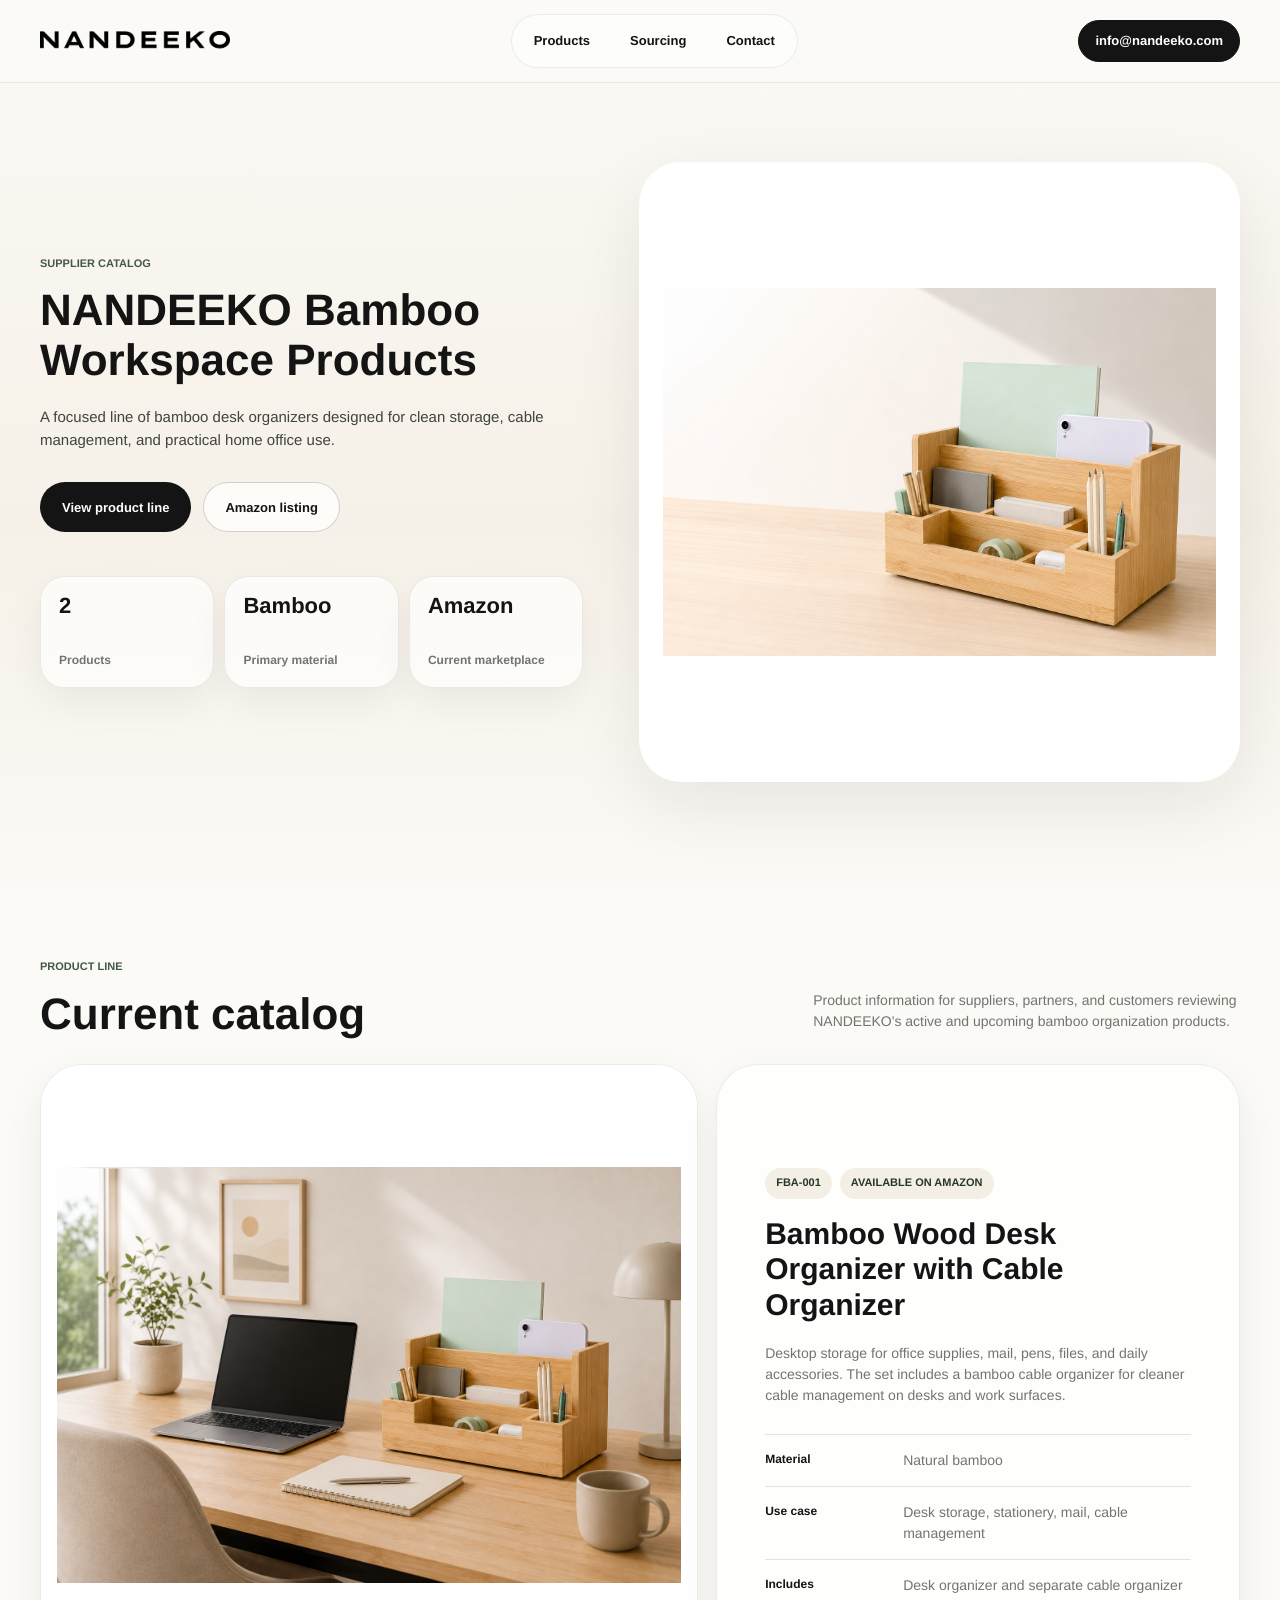
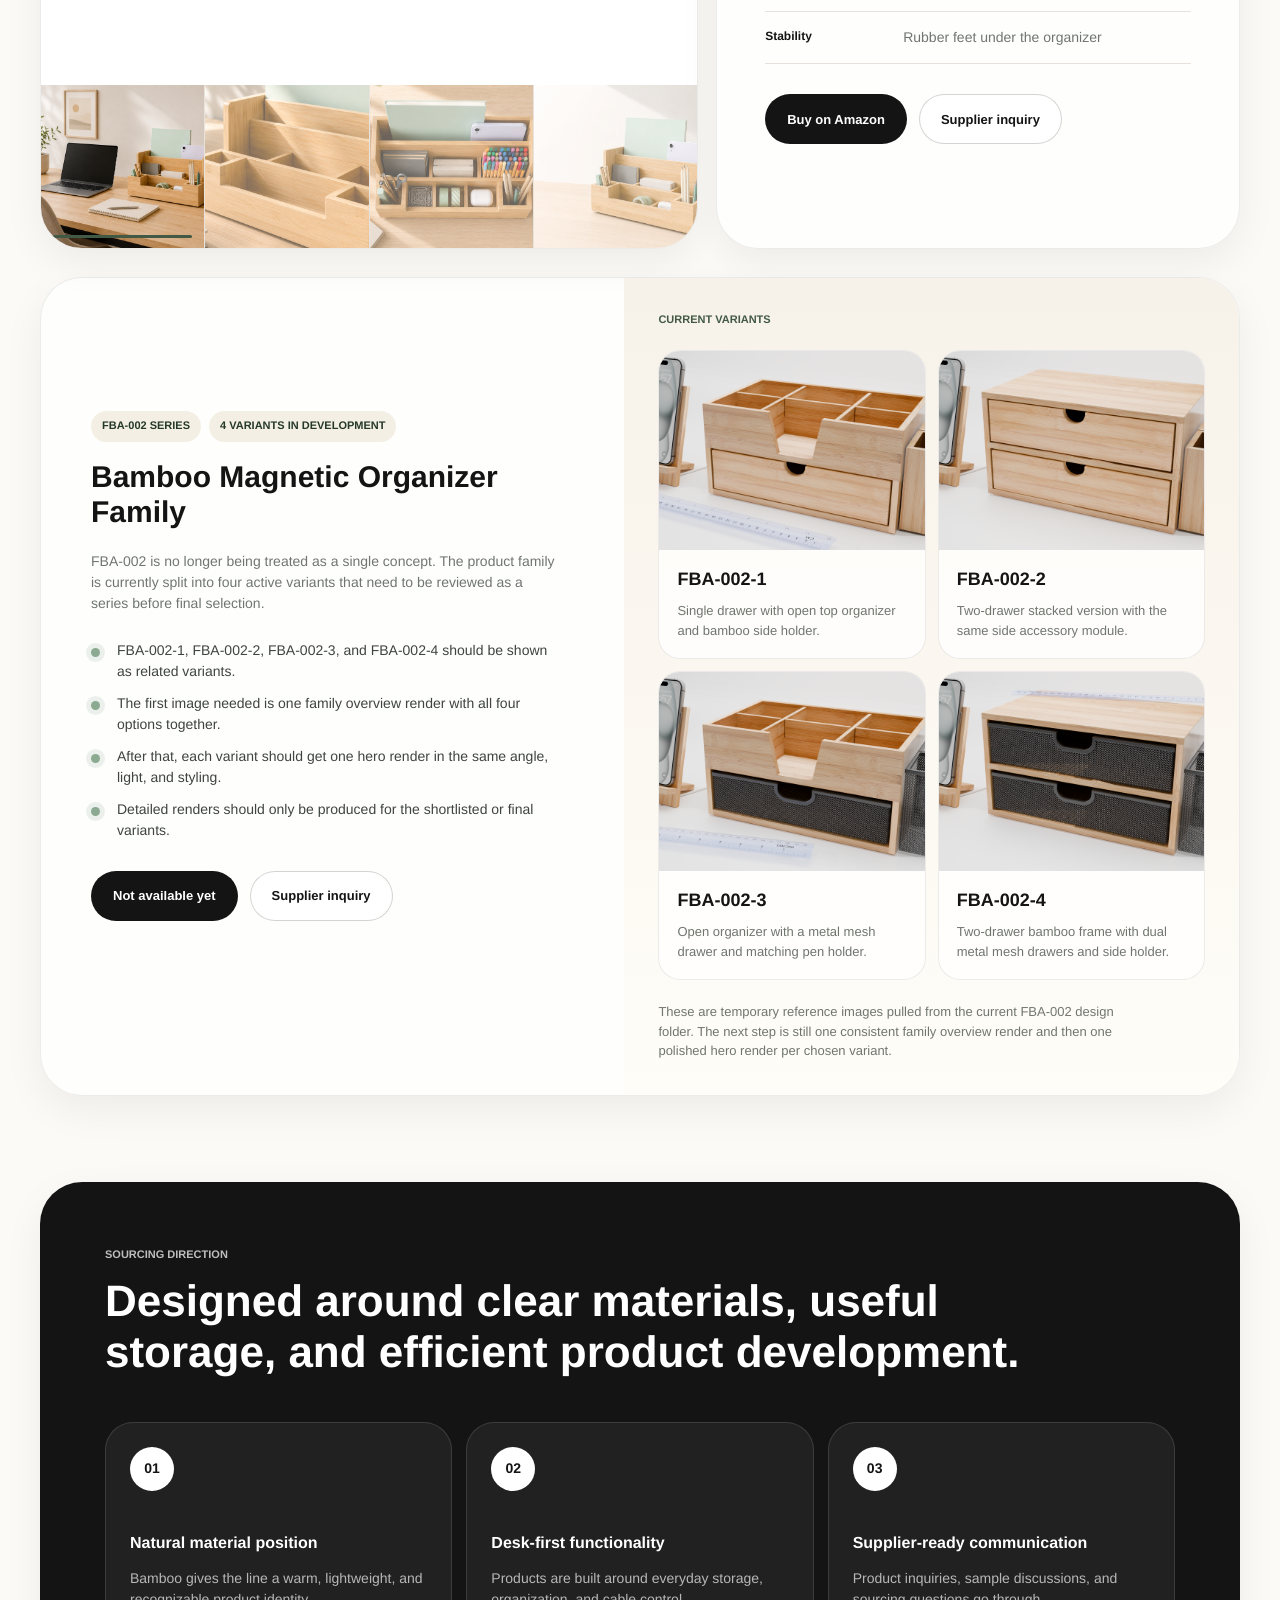
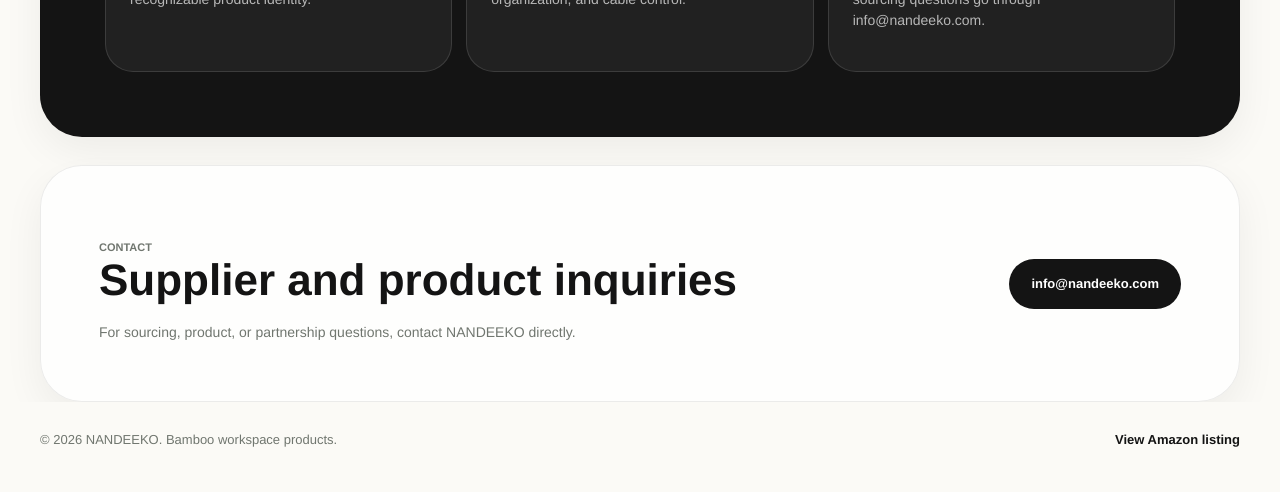
==== index.html @ 68259140 "Initial commit: NANDEEKO website" ====
<!doctype html>
<html lang="en">
  <head>
    <meta charset="utf-8">
    <meta name="viewport" content="width=device-width, initial-scale=1">
    <title>NANDEEKO | Bamboo Workspace Products</title>
    <meta
      name="description"
      content="NANDEEKO develops bamboo workspace organizers for clean, practical, and supplier-ready home office organization."
    >
    <link rel="canonical" href="https://nandeeko.com/">
    <meta property="og:type" content="website">
    <meta property="og:title" content="NANDEEKO | Bamboo Workspace Products">
    <meta
      property="og:description"
      content="A supplier-ready product catalog for NANDEEKO bamboo workspace organizers."
    >
    <meta property="og:url" content="https://nandeeko.com/">
    <meta property="og:image" content="https://nandeeko.com/assets/fba001-hero-render.png">
    <meta name="twitter:card" content="summary_large_image">
    <link rel="icon" type="image/png" sizes="32x32" href="assets/favicon-32x32.png">
    <link rel="stylesheet" href="styles.css?v=6">
  </head>
  <body>
    <a class="skip-link" href="#products">Skip to products</a>

    <header class="site-header">
      <nav class="nav" aria-label="Primary navigation">
        <a class="brand" href="#" aria-label="NANDEEKO home">
          <img src="assets/nandeeko-logo.png?v=2" alt="NANDEEKO">
        </a>
        <div class="nav-links">
          <a href="#products">Products</a>
          <a href="#sourcing">Sourcing</a>
          <a href="#contact">Contact</a>
        </div>
        <a class="nav-cta" href="mailto:info@nandeeko.com">info@nandeeko.com</a>
      </nav>
    </header>

    <main>
      <section class="hero" aria-labelledby="hero-title">
        <img
          class="hero-image"
          src="assets/fba001-hero-render.png"
          alt="NANDEEKO bamboo desk organizer hero render"
        >
        <div class="hero-overlay" aria-hidden="true"></div>
        <div class="hero-inner">
          <p class="eyebrow">Supplier catalog</p>
          <h1 id="hero-title">NANDEEKO Bamboo Workspace Products</h1>
          <p class="hero-lede">
            A focused line of bamboo desk organizers designed for clean storage,
            cable management, and practical home office use.
          </p>
          <div class="hero-actions">
            <a class="button button-primary" href="#products">View product line</a>
            <a class="button button-light" href="https://www.amazon.com/dp/B0DG7K2MKN" target="_blank" rel="noopener noreferrer">
              Amazon listing
            </a>
          </div>
          <div class="hero-facts" aria-label="Catalog highlights">
            <div>
              <strong>2</strong>
              <span>Products</span>
            </div>
            <div>
              <strong>Bamboo</strong>
              <span>Primary material</span>
            </div>
            <div>
              <strong>Amazon</strong>
              <span>Current marketplace</span>
            </div>
          </div>
        </div>
      </section>

      <section class="section section-heading" id="products" aria-labelledby="products-title">
        <p class="eyebrow">Product line</p>
        <div class="section-heading-row">
          <h2 id="products-title">Current catalog</h2>
          <p>
            Product information for suppliers, partners, and customers reviewing
            NANDEEKO's active and upcoming bamboo organization products.
          </p>
        </div>
      </section>

      <section class="product-feature" aria-label="Bamboo Wood Desk Organizer">
        <div class="gallery-shell" data-gallery>
          <div class="gallery-stage">
            <img
              class="gallery-main"
              src="assets/fba001-desk-context-render.png"
              alt="Bamboo Wood Desk Organizer render"
              data-gallery-main
            >
          </div>
          <div class="gallery-thumbs" aria-label="Bamboo Wood Desk Organizer photos">
            <button class="thumb is-active" type="button" data-image="assets/fba001-desk-context-render.png" aria-label="Show product render 1">
              <img src="assets/fba001-desk-context-render.png" alt="">
            </button>
            <button class="thumb" type="button" data-image="assets/fba001-detail-render.png" aria-label="Show product render 2">
              <img src="assets/fba001-detail-render.png" alt="">
            </button>
            <button class="thumb" type="button" data-image="assets/fba001-top-view-render.png" aria-label="Show product render 3">
              <img src="assets/fba001-top-view-render.png" alt="">
            </button>
            <button class="thumb" type="button" data-image="assets/fba001-hero-render.png" aria-label="Show product render 4">
              <img src="assets/fba001-hero-render.png" alt="">
            </button>
          </div>
        </div>

        <article class="product-detail">
          <div class="product-meta">
            <span>FBA-001</span>
            <span>Available on Amazon</span>
          </div>
          <h3>Bamboo Wood Desk Organizer with Cable Organizer</h3>
          <p>
            Desktop storage for office supplies, mail, pens, files, and daily
            accessories. The set includes a bamboo cable organizer for cleaner
            cable management on desks and work surfaces.
          </p>
          <dl class="spec-list">
            <div>
              <dt>Material</dt>
              <dd>Natural bamboo</dd>
            </div>
            <div>
              <dt>Use case</dt>
              <dd>Desk storage, stationery, mail, cable management</dd>
            </div>
            <div>
              <dt>Includes</dt>
              <dd>Desk organizer and separate cable organizer</dd>
            </div>
            <div>
              <dt>Stability</dt>
              <dd>Rubber feet under the organizer</dd>
            </div>
          </dl>
          <div class="product-actions">
            <a
              class="button button-primary"
              href="https://www.amazon.com/dp/B0DG7K2MKN"
              target="_blank"
              rel="noopener noreferrer"
            >
              Buy on Amazon
            </a>
            <a class="button button-secondary" href="mailto:info@nandeeko.com?subject=NANDEEKO%20FBA-001%20inquiry">
              Supplier inquiry
            </a>
          </div>
        </article>
      </section>

      <section class="product-secondary" aria-label="Upcoming product">
        <article class="upcoming-product">
          <div class="upcoming-copy">
            <div class="product-meta">
              <span>FBA-002 Series</span>
              <span>4 variants in development</span>
            </div>
            <h3>Bamboo Magnetic Organizer Family</h3>
            <p>
              FBA-002 is no longer being treated as a single concept. The product
              family is currently split into four active variants that need to be
              reviewed as a series before final selection.
            </p>
            <ul class="feature-list">
              <li>FBA-002-1, FBA-002-2, FBA-002-3, and FBA-002-4 should be shown as related variants.</li>
              <li>The first image needed is one family overview render with all four options together.</li>
              <li>After that, each variant should get one hero render in the same angle, light, and styling.</li>
              <li>Detailed renders should only be produced for the shortlisted or final variants.</li>
            </ul>
            <div class="product-actions">
              <button class="button button-primary" type="button" data-unavailable>
                Not available yet
              </button>
              <a class="button button-secondary" href="mailto:info@nandeeko.com?subject=NANDEEKO%20FBA-002%20inquiry">
                Supplier inquiry
              </a>
            </div>
            <p class="availability-message" data-unavailable-message aria-live="polite"></p>
          </div>
          <div class="upcoming-variants" aria-label="FBA-002 variant plan">
            <div class="variant-board">
              <p class="variant-board-label">Current variants</p>
              <div class="variant-grid">
                <article class="variant-card">
                  <img src="assets/fba002-1-render.png" alt="FBA-002-1 variant render">
                  <div class="variant-card-copy">
                    <strong>FBA-002-1</strong>
                    <span>Single drawer with open top organizer and bamboo side holder.</span>
                  </div>
                </article>
                <article class="variant-card">
                  <img src="assets/fba002-2-render.png" alt="FBA-002-2 variant render">
                  <div class="variant-card-copy">
                    <strong>FBA-002-2</strong>
                    <span>Two-drawer stacked version with the same side accessory module.</span>
                  </div>
                </article>
                <article class="variant-card">
                  <img src="assets/fba002-3-render.png" alt="FBA-002-3 variant render">
                  <div class="variant-card-copy">
                    <strong>FBA-002-3</strong>
                    <span>Open organizer with a metal mesh drawer and matching pen holder.</span>
                  </div>
                </article>
                <article class="variant-card">
                  <img src="assets/fba002-4-render.png" alt="FBA-002-4 variant render">
                  <div class="variant-card-copy">
                    <strong>FBA-002-4</strong>
                    <span>Two-drawer bamboo frame with dual metal mesh drawers and side holder.</span>
                  </div>
                </article>
              </div>
              <p class="variant-board-note">
                These are temporary reference images pulled from the current FBA-002
                design folder. The next step is still one consistent family overview
                render and then one polished hero render per chosen variant.
              </p>
            </div>
          </div>
        </article>
      </section>

      <section class="sourcing-section" id="sourcing" aria-labelledby="sourcing-title">
        <div>
          <p class="eyebrow">Sourcing direction</p>
          <h2 id="sourcing-title">Designed around clear materials, useful storage, and efficient product development.</h2>
        </div>
        <div class="sourcing-grid">
          <article>
            <span>01</span>
            <h3>Natural material position</h3>
            <p>Bamboo gives the line a warm, lightweight, and recognizable product identity.</p>
          </article>
          <article>
            <span>02</span>
            <h3>Desk-first functionality</h3>
            <p>Products are built around everyday storage, organization, and cable control.</p>
          </article>
          <article>
            <span>03</span>
            <h3>Supplier-ready communication</h3>
            <p>Product inquiries, sample discussions, and sourcing questions go through info@nandeeko.com.</p>
          </article>
        </div>
      </section>

      <section class="contact-section" id="contact" aria-labelledby="contact-title">
        <div>
          <p class="eyebrow">Contact</p>
          <h2 id="contact-title">Supplier and product inquiries</h2>
          <p>For sourcing, product, or partnership questions, contact NANDEEKO directly.</p>
        </div>
        <a class="button button-primary" href="mailto:info@nandeeko.com">info@nandeeko.com</a>
      </section>
    </main>

    <footer class="site-footer">
      <p>&copy; <span data-year></span> NANDEEKO. Bamboo workspace products.</p>
      <a href="https://www.amazon.com/dp/B0DG7K2MKN" target="_blank" rel="noopener noreferrer">
        View Amazon listing
      </a>
    </footer>

    <script src="script.js?v=5"></script>
  </body>
</html>
---- styles.css ----
:root {
  --ink: #141414;
  --ink-soft: #3f443f;
  --muted: #70766f;
  --line: #e7e3dc;
  --paper: #fbfaf6;
  --surface: #ffffff;
  --cream: #f4efe4;
  --cream-strong: #ede4d9;
  --sage: #8baa91;
  --moss: #425946;
  --moss-dark: #25392b;
  --earth: #a68a64;
  --shadow: 0 24px 70px rgba(20, 20, 20, 0.08);
  --shadow-soft: 0 14px 40px rgba(20, 20, 20, 0.06);
  --radius-xl: 42px;
  --radius-lg: 28px;
  --radius-md: 18px;
  --radius-sm: 12px;
  --content: 1200px;
}

* {
  box-sizing: border-box;
}

html {
  scroll-behavior: smooth;
}

body {
  margin: 0;
  background: var(--paper);
  color: var(--ink);
  font-family: Inter, Arial, Helvetica, sans-serif;
  font-size: 14px;
  line-height: 1.5;
  text-rendering: geometricPrecision;
}

body::before {
  content: "";
  position: fixed;
  inset: 0;
  z-index: -1;
  pointer-events: none;
  background: linear-gradient(180deg, #fbfaf6 0%, #f6f1e8 58%, #fbfaf6 100%);
}

img {
  display: block;
  max-width: 100%;
}

a {
  color: inherit;
}

button,
input,
textarea,
select {
  font: inherit;
}

.skip-link {
  position: absolute;
  left: 16px;
  top: -52px;
  z-index: 20;
  border-radius: 999px;
  background: var(--ink);
  color: #ffffff;
  padding: 10px 14px;
  text-decoration: none;
}

.skip-link:focus {
  top: 16px;
}

.site-header {
  position: sticky;
  top: 0;
  z-index: 10;
  border-bottom: 1px solid rgba(20, 20, 20, 0.08);
  background: rgba(251, 250, 246, 0.88);
  backdrop-filter: blur(18px);
}

.nav {
  width: min(var(--content), calc(100% - 48px));
  min-height: 82px;
  margin: 0 auto;
  display: grid;
  grid-template-columns: auto 1fr auto;
  align-items: center;
  gap: 30px;
}

.brand {
  width: 190px;
  display: inline-flex;
  align-items: center;
  text-decoration: none;
}

.brand img {
  width: 100%;
  height: auto;
}

.nav-links {
  justify-self: center;
  display: flex;
  align-items: center;
  gap: 8px;
  border: 1px solid rgba(20, 20, 20, 0.08);
  border-radius: 999px;
  background: rgba(255, 255, 255, 0.72);
  padding: 6px;
}

.nav-links a,
.nav-cta {
  border-radius: 999px;
  padding: 10px 16px;
  color: var(--ink);
  font-size: 13px;
  font-weight: 650;
  text-decoration: none;
  transition: background-color 180ms ease, color 180ms ease, transform 180ms ease;
}

.nav-links a:hover,
.nav-links a:focus-visible {
  background: var(--cream);
}

.nav-cta {
  justify-self: end;
  border: 1px solid var(--ink);
  background: var(--ink);
  color: #ffffff;
}

.nav-cta:hover,
.nav-cta:focus-visible {
  transform: translateY(-1px);
  background: var(--moss-dark);
}

main {
  overflow: hidden;
}

#products,
#sourcing,
#contact {
  scroll-margin-top: 104px;
}

.hero {
  width: min(var(--content), calc(100% - 48px));
  min-height: calc(100vh - 82px);
  margin: 0 auto;
  padding: 34px 0 74px;
  display: grid;
  grid-template-columns: minmax(0, 0.95fr) minmax(390px, 1.05fr);
  gap: 56px;
  align-items: center;
}

.hero::before {
  content: "";
  grid-column: 1 / -1;
  grid-row: 1;
  display: none;
}

.hero-image {
  grid-column: 2;
  grid-row: 1;
  width: 100%;
  height: min(620px, calc(100vh - 155px));
  min-height: 470px;
  border-radius: var(--radius-xl);
  background: #ffffff;
  object-fit: contain;
  object-position: center;
  padding: 24px;
  box-shadow: var(--shadow);
}

.hero-overlay {
  display: none;
}

.hero-inner {
  grid-column: 1;
  grid-row: 1;
  align-self: center;
}

.eyebrow {
  margin: 0 0 14px;
  color: var(--moss);
  font-size: 11px;
  font-weight: 760;
  letter-spacing: 0;
  text-transform: uppercase;
}

h1,
h2,
h3,
p {
  overflow-wrap: break-word;
}

h1,
h2,
h3 {
  margin: 0;
  color: var(--ink);
  letter-spacing: 0;
}

h1 {
  max-width: 620px;
  font-size: 44px;
  line-height: 1.13;
  font-weight: 660;
}

h2 {
  font-size: 44px;
  line-height: 1.14;
  font-weight: 660;
}

h3 {
  font-size: 30px;
  line-height: 1.18;
  font-weight: 660;
}

.hero-lede {
  max-width: 560px;
  margin: 20px 0 0;
  color: var(--ink-soft);
  font-size: 15px;
  line-height: 1.55;
}

.hero-actions,
.product-actions {
  display: flex;
  flex-wrap: wrap;
  gap: 12px;
  margin-top: 30px;
}

.button {
  min-height: 50px;
  display: inline-flex;
  align-items: center;
  justify-content: center;
  border: 1px solid transparent;
  border-radius: 999px;
  padding: 13px 21px;
  font-size: 13px;
  font-weight: 750;
  line-height: 1;
  text-decoration: none;
  cursor: pointer;
  transition: transform 180ms ease, background-color 180ms ease, border-color 180ms ease, color 180ms ease;
}

.button:hover,
.button:focus-visible {
  transform: translateY(-2px);
}

.button-primary {
  background: var(--ink);
  color: #ffffff;
}

.button-primary:hover,
.button-primary:focus-visible {
  background: var(--moss-dark);
}

.button-secondary,
.button-light {
  border-color: rgba(20, 20, 20, 0.18);
  background: rgba(255, 255, 255, 0.74);
  color: var(--ink);
}

.button-secondary:hover,
.button-secondary:focus-visible,
.button-light:hover,
.button-light:focus-visible {
  border-color: var(--ink);
  background: #ffffff;
}

.hero-facts {
  margin-top: 44px;
  display: grid;
  grid-template-columns: repeat(3, minmax(0, 1fr));
  gap: 10px;
  max-width: 620px;
}

.hero-facts div {
  min-height: 112px;
  border: 1px solid rgba(20, 20, 20, 0.08);
  border-radius: 24px;
  background: rgba(255, 255, 255, 0.66);
  padding: 18px;
  display: flex;
  flex-direction: column;
  justify-content: space-between;
  box-shadow: var(--shadow-soft);
}

.hero-facts strong {
  display: block;
  color: var(--ink);
  font-size: 22px;
  line-height: 1;
}

.hero-facts span {
  color: var(--muted);
  font-size: 12px;
  font-weight: 650;
}

.section {
  width: min(var(--content), calc(100% - 48px));
  margin: 0 auto;
}

.section-heading {
  padding: 58px 0 24px;
}

.section-heading-row {
  display: grid;
  grid-template-columns: minmax(0, 0.95fr) minmax(320px, 0.55fr);
  gap: 36px;
  align-items: end;
}

.section-heading-row p {
  margin: 0 0 8px;
  color: var(--muted);
  font-size: 14px;
}

.product-feature {
  width: min(var(--content), calc(100% - 48px));
  margin: 0 auto;
  display: grid;
  grid-template-columns: minmax(0, 0.98fr) minmax(390px, 0.78fr);
  gap: 18px;
  align-items: stretch;
  padding-bottom: 28px;
}

.gallery-shell,
.product-detail,
.upcoming-product,
.sourcing-section,
.contact-section {
  border: 1px solid rgba(20, 20, 20, 0.08);
  background: rgba(255, 255, 255, 0.78);
  box-shadow: var(--shadow-soft);
}

.gallery-shell {
  min-width: 0;
  border-radius: var(--radius-xl);
  overflow: hidden;
}

.gallery-stage {
  min-height: 620px;
  background: #ffffff;
}

.gallery-main {
  width: 100%;
  height: 620px;
  padding: 16px;
  background: #ffffff;
  object-fit: contain;
  object-position: center;
}

.gallery-thumbs {
  display: grid;
  grid-template-columns: repeat(4, 1fr);
  gap: 1px;
  background: var(--line);
}

.thumb {
  position: relative;
  min-width: 0;
  border: 0;
  background: #ffffff;
  padding: 0;
  cursor: pointer;
}

.thumb::after {
  content: "";
  position: absolute;
  inset: auto 12px 10px;
  height: 3px;
  border-radius: 999px;
  background: transparent;
}

.thumb img {
  width: 100%;
  aspect-ratio: 1 / 1;
  object-fit: cover;
  opacity: 0.64;
  transition: opacity 180ms ease, transform 180ms ease;
}

.thumb:hover img,
.thumb:focus-visible img,
.thumb.is-active img {
  opacity: 1;
}

.thumb.is-active::after,
.thumb:focus-visible::after {
  background: var(--moss);
}

.product-detail {
  border-radius: var(--radius-xl);
  padding: 48px;
  display: flex;
  flex-direction: column;
  justify-content: center;
}

.product-meta {
  display: flex;
  flex-wrap: wrap;
  gap: 8px;
  margin-bottom: 18px;
}

.product-meta span {
  display: inline-flex;
  align-items: center;
  min-height: 30px;
  border-radius: 999px;
  background: var(--cream);
  color: var(--moss-dark);
  padding: 7px 11px;
  font-size: 11px;
  font-weight: 800;
  letter-spacing: 0;
  text-transform: uppercase;
}

.product-detail p,
.upcoming-copy p,
.contact-section p,
.sourcing-grid p {
  color: var(--muted);
}

.product-detail p,
.upcoming-copy p {
  margin: 20px 0 0;
  font-size: 14px;
}

.spec-list {
  margin: 28px 0 0;
  display: grid;
  border-top: 1px solid var(--line);
}

.spec-list div {
  display: grid;
  grid-template-columns: 120px 1fr;
  gap: 18px;
  border-bottom: 1px solid var(--line);
  padding: 15px 0;
}

.spec-list dt {
  color: var(--ink);
  font-size: 12px;
  font-weight: 800;
}

.spec-list dd {
  margin: 0;
  color: var(--muted);
}

.product-secondary {
  width: min(var(--content), calc(100% - 48px));
  margin: 0 auto;
  padding: 0 0 86px;
}

.upcoming-product {
  display: grid;
  grid-template-columns: minmax(0, 0.92fr) minmax(390px, 1fr);
  gap: 18px;
  border-radius: var(--radius-xl);
  overflow: hidden;
}

.upcoming-copy {
  padding: 50px;
  align-self: center;
}

.upcoming-media {
  min-height: 520px;
  margin: 0;
  background: #ffffff;
}

.upcoming-variants {
  min-height: 520px;
  padding: 34px;
  background: linear-gradient(180deg, #f7f2e9 0%, #fffdf8 100%);
  display: flex;
  align-items: center;
}

.variant-board {
  width: 100%;
  display: grid;
  gap: 22px;
}

.variant-board-label {
  margin: 0;
  color: var(--moss);
  font-size: 11px;
  font-weight: 760;
  text-transform: uppercase;
}

.variant-grid {
  display: grid;
  grid-template-columns: repeat(2, minmax(0, 1fr));
  gap: 12px;
}

.variant-card {
  margin: 0;
  border: 1px solid rgba(20, 20, 20, 0.08);
  border-radius: 22px;
  background: rgba(255, 255, 255, 0.72);
  overflow: hidden;
  display: flex;
  flex-direction: column;
}

.variant-card img {
  width: 100%;
  aspect-ratio: 4 / 3;
  object-fit: cover;
  background: #ffffff;
}

.variant-card-copy {
  padding: 16px 18px 18px;
  display: grid;
  gap: 8px;
}

.variant-card-copy strong {
  color: var(--ink);
  font-size: 18px;
  font-weight: 700;
}

.variant-card-copy span,
.variant-board-note {
  color: var(--muted);
  font-size: 13px;
}

.variant-board-note {
  margin: 0;
  max-width: 480px;
}

.upcoming-media img {
  width: 100%;
  height: 100%;
  min-height: 520px;
  object-fit: cover;
}

.feature-list {
  display: grid;
  gap: 11px;
  margin: 26px 0 0;
  padding: 0;
  list-style: none;
}

.feature-list li {
  position: relative;
  padding-left: 26px;
  color: var(--ink-soft);
}

.feature-list li::before {
  content: "";
  position: absolute;
  left: 0;
  top: 0.58em;
  width: 9px;
  height: 9px;
  border-radius: 999px;
  background: var(--sage);
  box-shadow: 0 0 0 5px rgba(139, 170, 145, 0.16);
}

.availability-message {
  min-height: 1.5em;
  margin-top: 16px;
  color: var(--moss-dark);
  font-weight: 800;
}

.sourcing-section {
  width: min(var(--content), calc(100% - 48px));
  margin: 0 auto 28px;
  border-radius: var(--radius-xl);
  background: var(--ink);
  color: #ffffff;
  padding: 64px;
}

.sourcing-section .eyebrow,
.sourcing-section h2,
.sourcing-grid h3 {
  color: #ffffff;
}

.sourcing-section .eyebrow {
  opacity: 0.72;
}

.sourcing-section h2 {
  max-width: 920px;
}

.sourcing-grid {
  display: grid;
  grid-template-columns: repeat(3, minmax(0, 1fr));
  gap: 14px;
  margin-top: 44px;
}

.sourcing-grid article {
  min-height: 250px;
  border: 1px solid rgba(255, 255, 255, 0.12);
  border-radius: var(--radius-lg);
  background: rgba(255, 255, 255, 0.06);
  padding: 24px;
}

.sourcing-grid span {
  display: inline-flex;
  width: 44px;
  height: 44px;
  align-items: center;
  justify-content: center;
  border-radius: 50%;
  background: #ffffff;
  color: var(--ink);
  font-weight: 800;
}

.sourcing-grid h3 {
  margin-top: 44px;
  font-size: 16px;
  letter-spacing: 0;
}

.sourcing-grid p {
  margin-bottom: 0;
  color: rgba(255, 255, 255, 0.68);
}

.contact-section {
  width: min(var(--content), calc(100% - 48px));
  margin: 0 auto;
  border-radius: var(--radius-xl);
  padding: 58px;
  display: grid;
  grid-template-columns: minmax(0, 1fr) auto;
  gap: 28px;
  align-items: center;
}

.contact-section p {
  margin: 16px 0 0;
  max-width: 640px;
}

.site-footer {
  width: min(var(--content), calc(100% - 48px));
  margin: 0 auto;
  padding: 28px 0 42px;
  display: flex;
  justify-content: space-between;
  gap: 18px;
  color: var(--muted);
  font-size: 13px;
}

.site-footer p {
  margin: 0;
}

.site-footer a {
  color: var(--ink);
  font-weight: 750;
  text-decoration: none;
}

.staging-page {
  min-height: calc(100vh - 82px);
  padding-bottom: 72px;
}

.render-grid {
  width: min(var(--content), calc(100% - 48px));
  margin: 0 auto;
  display: grid;
  grid-template-columns: repeat(2, minmax(0, 1fr));
  gap: 18px;
}

.render-slot {
  margin: 0;
  display: grid;
  gap: 12px;
}

.render-slot-media {
  overflow: hidden;
}

.render-slot-media.has-image {
  border-style: solid;
}

.render-slot-media img {
  width: 100%;
  height: 100%;
  min-height: 360px;
  object-fit: cover;
}

.render-placeholder {
  min-height: 360px;
  border: 1px dashed rgba(20, 20, 20, 0.22);
  border-radius: var(--radius-xl);
  background: rgba(255, 255, 255, 0.56);
  color: var(--muted);
  display: flex;
  align-items: center;
  justify-content: center;
  padding: 28px;
  text-align: center;
  font-weight: 750;
}

.render-slot figcaption {
  display: grid;
  gap: 4px;
  color: var(--muted);
  font-size: 13px;
}

.render-slot figcaption strong {
  color: var(--ink);
  font-size: 14px;
}

@media (max-width: 980px) {
  .nav {
    grid-template-columns: auto auto;
  }

  .nav-links {
    order: 3;
    grid-column: 1 / -1;
    justify-self: stretch;
    justify-content: center;
  }

  .nav-cta {
    align-self: center;
  }

  .hero,
  .product-feature,
  .upcoming-product,
  .section-heading-row,
  .contact-section {
    grid-template-columns: 1fr;
  }

  .hero {
    min-height: 0;
    gap: 34px;
  }

  .hero-image {
    grid-column: 1;
    grid-row: 2;
    height: auto;
    min-height: 0;
    aspect-ratio: 4 / 3;
  }

  .hero-inner {
    grid-column: 1;
    grid-row: 1;
  }

  .product-detail {
    order: -1;
  }

  .gallery-stage,
  .gallery-main,
  .upcoming-media,
  .upcoming-media img,
  .upcoming-variants {
    min-height: 0;
  }

  .gallery-main,
  .upcoming-media img {
    height: auto;
    aspect-ratio: 1 / 1;
  }

  .sourcing-grid {
    grid-template-columns: 1fr;
  }

  .sourcing-grid article {
    min-height: 0;
  }
}

@media (max-width: 680px) {
  .nav {
    width: calc(100% - 28px);
    min-height: 0;
    padding: 14px 0;
    gap: 12px;
  }

  .brand {
    width: 166px;
  }

  .nav-cta {
    display: none;
  }

  .nav-links {
    overflow-x: auto;
    justify-content: flex-start;
    padding: 5px;
  }

  .nav-links a {
    white-space: nowrap;
  }

  .hero,
  .section,
  .product-feature,
  .product-secondary,
  .sourcing-section,
  .contact-section,
  .site-footer,
  .render-grid {
    width: calc(100% - 28px);
  }

  .hero {
    padding: 30px 0 54px;
  }

  h1 {
    font-size: 34px;
    line-height: 1.14;
  }

  h2 {
    font-size: 30px;
    line-height: 1.16;
  }

  h3 {
    font-size: 22px;
    line-height: 1.2;
  }

  .hero-facts {
    grid-template-columns: 1fr;
  }

  .hero-facts div {
    min-height: 84px;
  }

  .hero-actions,
  .product-actions,
  .site-footer {
    flex-direction: column;
  }

  .button {
    width: 100%;
  }

  .gallery-shell,
  .product-detail,
  .upcoming-product,
  .sourcing-section,
  .contact-section {
    border-radius: 28px;
  }

  .product-detail,
  .upcoming-copy,
  .sourcing-section,
  .contact-section {
    padding: 24px;
  }

  .gallery-thumbs {
    grid-template-columns: repeat(2, 1fr);
  }

  .render-grid {
    grid-template-columns: 1fr;
  }

  .render-placeholder {
    min-height: 240px;
  }

  .render-slot-media img {
    min-height: 240px;
  }

  .variant-grid {
    grid-template-columns: 1fr;
  }

  .spec-list div {
    grid-template-columns: 1fr;
    gap: 4px;
  }
}
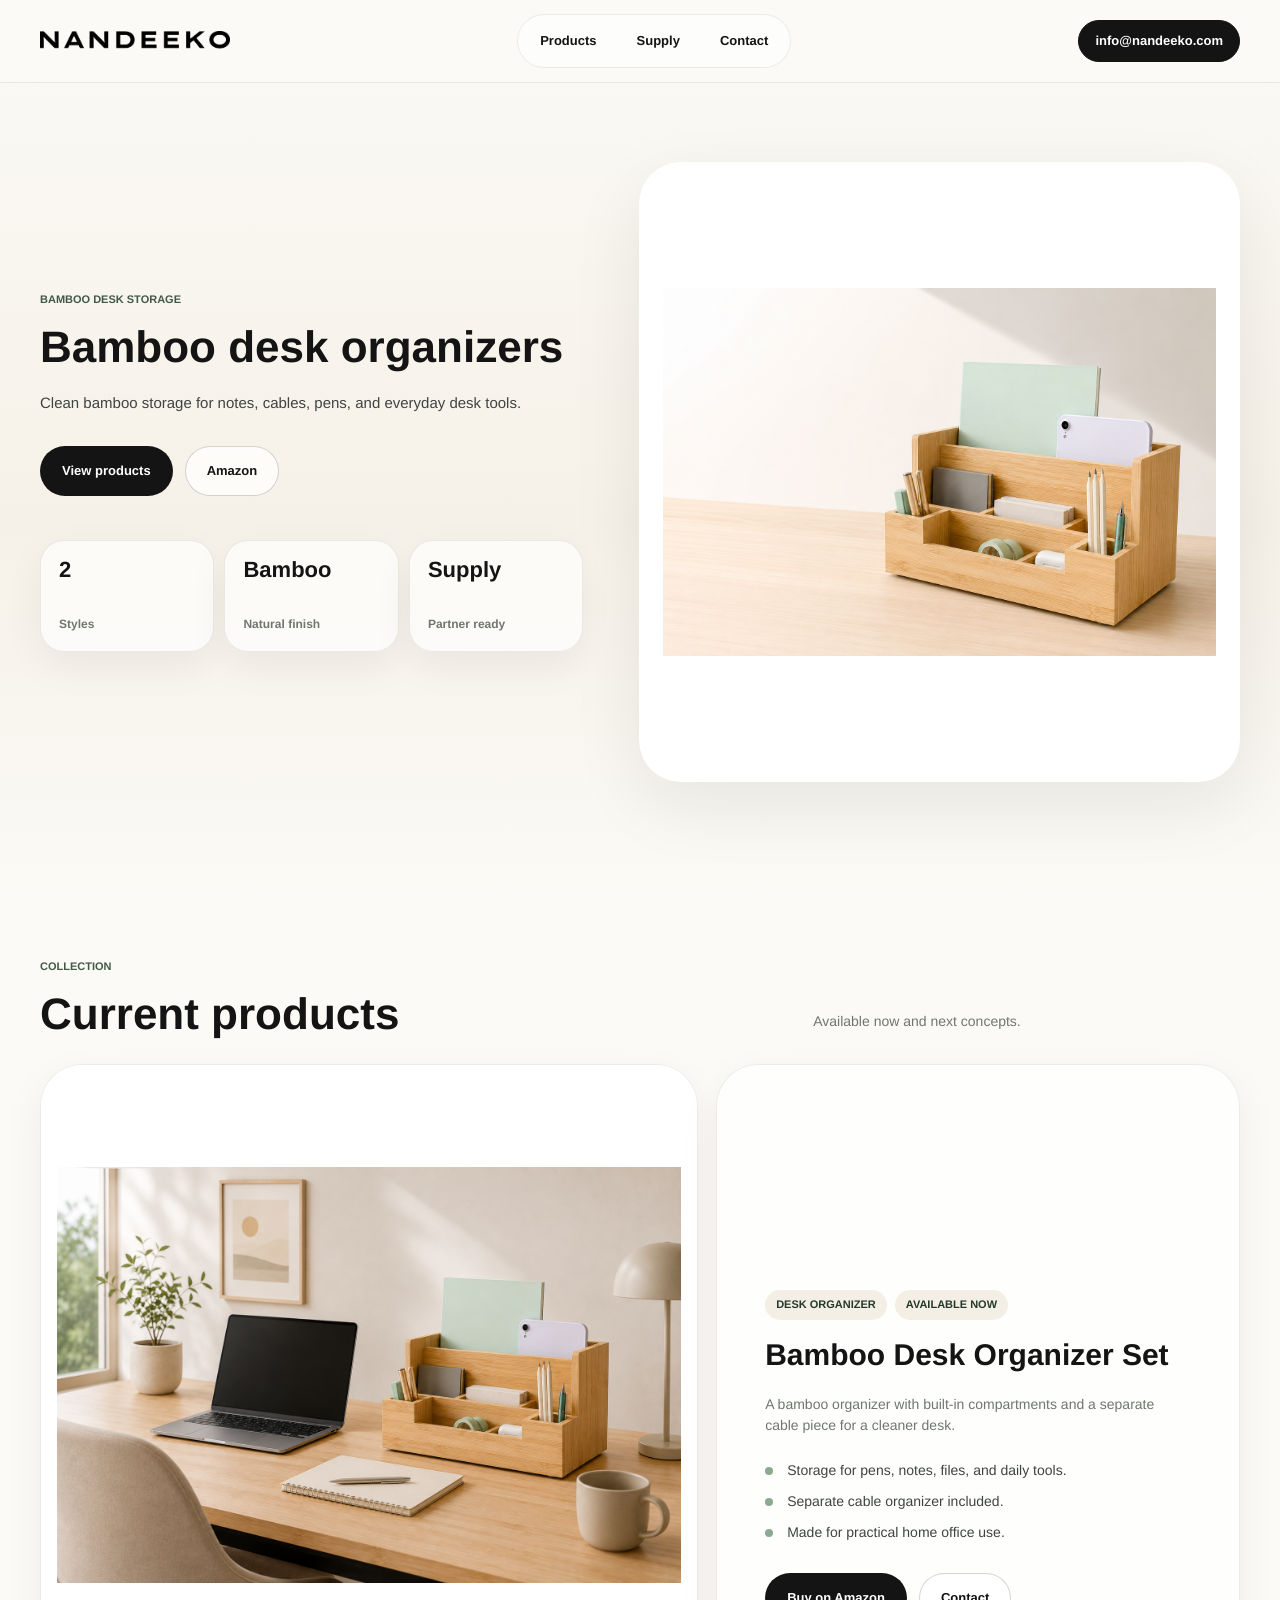
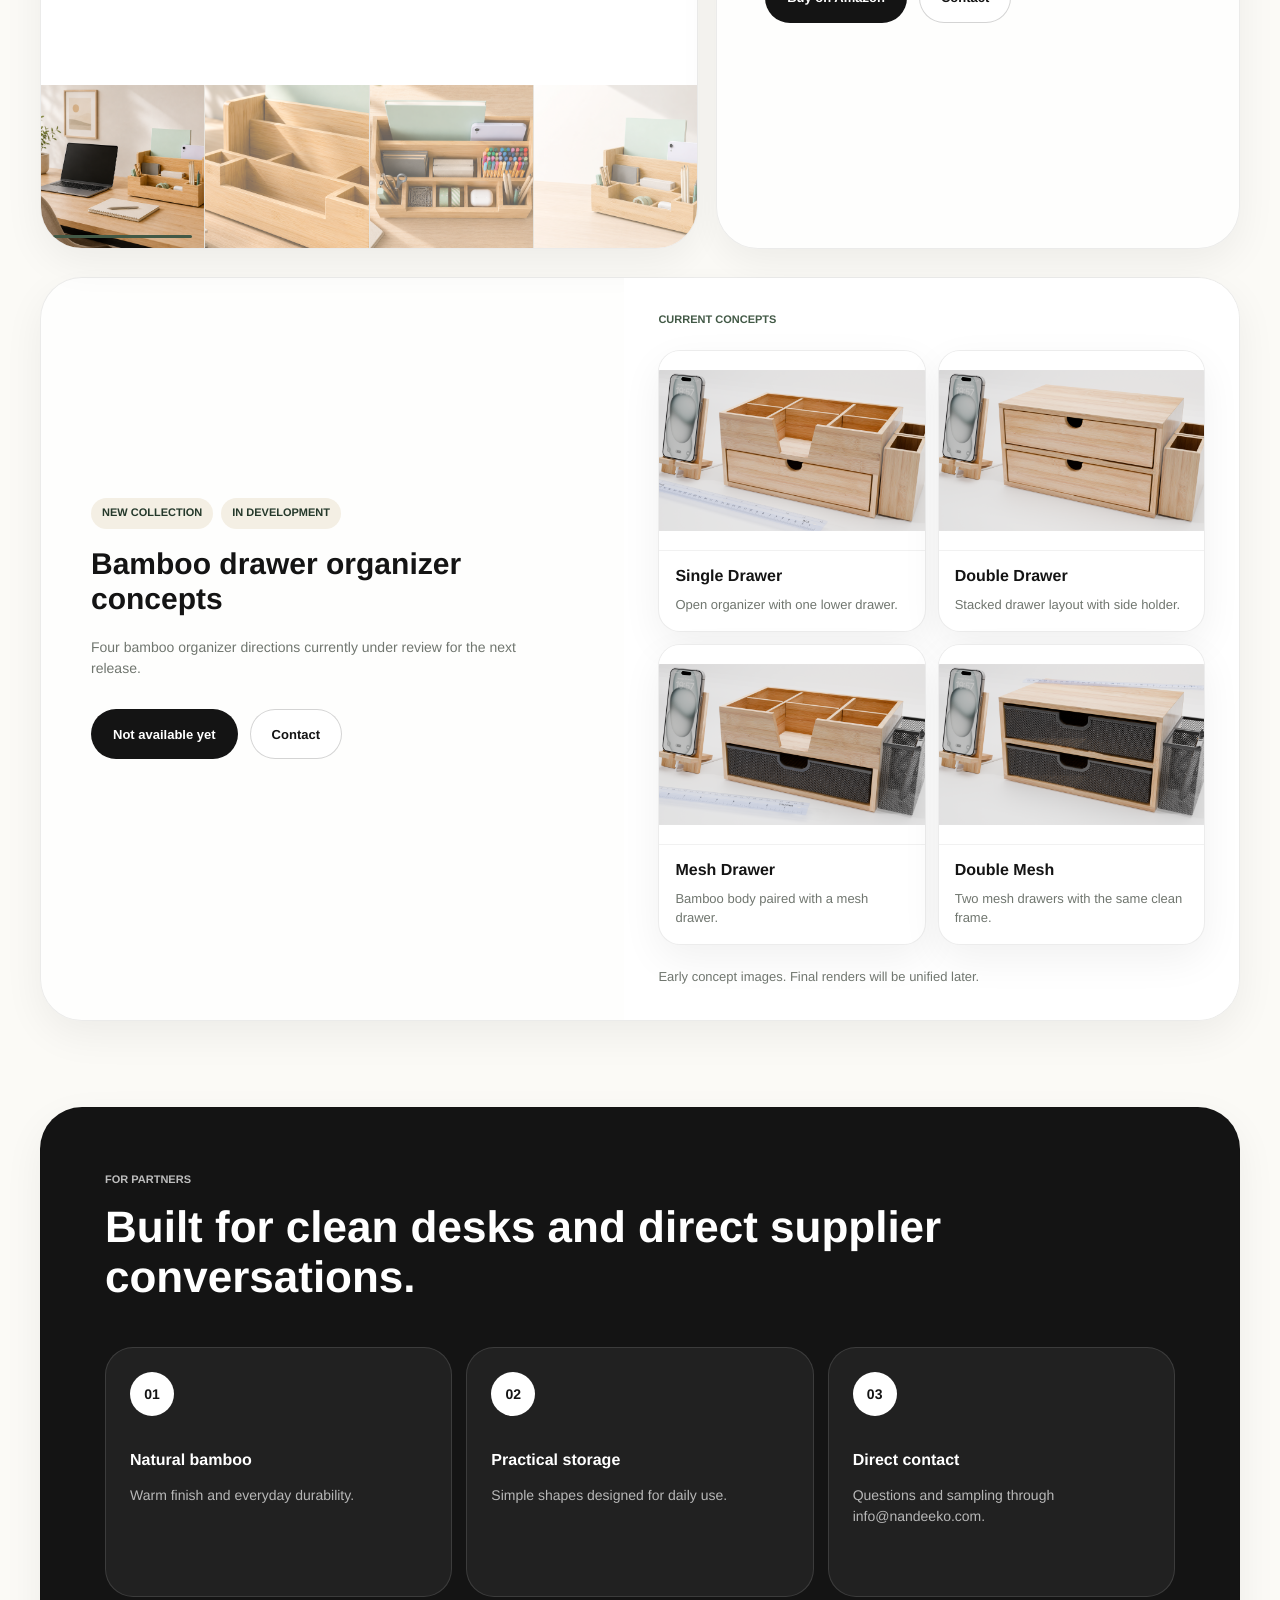
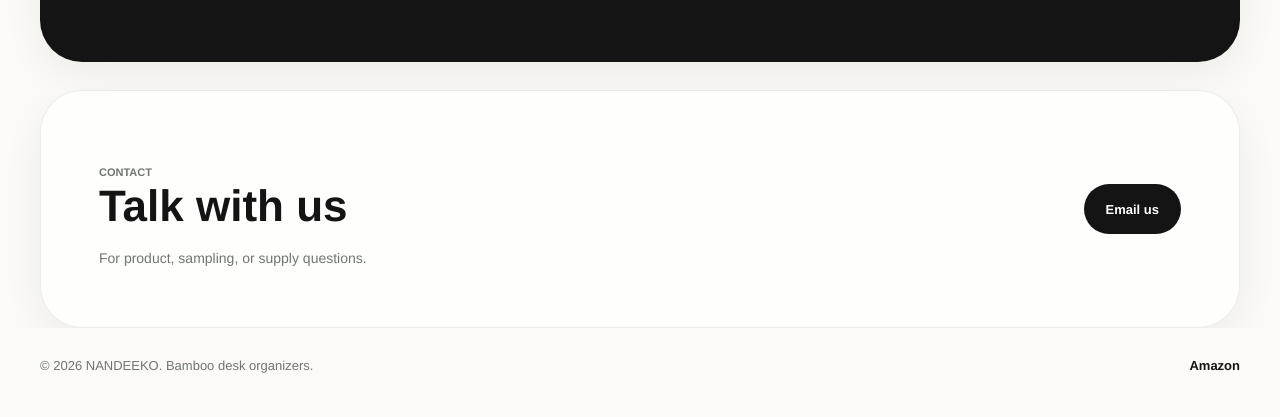
==== commit 9d47cb82: "Update website layout and render staging" ====
--- a/index.html
+++ b/index.html
@@ -3,23 +3,23 @@
   <head>
     <meta charset="utf-8">
     <meta name="viewport" content="width=device-width, initial-scale=1">
-    <title>NANDEEKO | Bamboo Workspace Products</title>
+    <title>NANDEEKO | Bamboo Desk Organizers</title>
     <meta
       name="description"
-      content="NANDEEKO develops bamboo workspace organizers for clean, practical, and supplier-ready home office organization."
+      content="NANDEEKO creates bamboo desk organizers for clean storage, simple cable control, and everyday workspace use."
     >
     <link rel="canonical" href="https://nandeeko.com/">
     <meta property="og:type" content="website">
-    <meta property="og:title" content="NANDEEKO | Bamboo Workspace Products">
+    <meta property="og:title" content="NANDEEKO | Bamboo Desk Organizers">
     <meta
       property="og:description"
-      content="A supplier-ready product catalog for NANDEEKO bamboo workspace organizers."
+      content="A clean product catalog for NANDEEKO bamboo desk organizers."
     >
     <meta property="og:url" content="https://nandeeko.com/">
     <meta property="og:image" content="https://nandeeko.com/assets/fba001-hero-render.png">
     <meta name="twitter:card" content="summary_large_image">
     <link rel="icon" type="image/png" sizes="32x32" href="assets/favicon-32x32.png">
-    <link rel="stylesheet" href="styles.css?v=6">
+    <link rel="stylesheet" href="styles.css?v=13">
   </head>
   <body>
     <a class="skip-link" href="#products">Skip to products</a>
@@ -31,7 +31,7 @@
         </a>
         <div class="nav-links">
           <a href="#products">Products</a>
-          <a href="#sourcing">Sourcing</a>
+          <a href="#sourcing">Supply</a>
           <a href="#contact">Contact</a>
         </div>
         <a class="nav-cta" href="mailto:info@nandeeko.com">info@nandeeko.com</a>
@@ -47,42 +47,40 @@
         >
         <div class="hero-overlay" aria-hidden="true"></div>
         <div class="hero-inner">
-          <p class="eyebrow">Supplier catalog</p>
-          <h1 id="hero-title">NANDEEKO Bamboo Workspace Products</h1>
+          <p class="eyebrow">Bamboo desk storage</p>
+          <h1 id="hero-title">Bamboo desk organizers</h1>
           <p class="hero-lede">
-            A focused line of bamboo desk organizers designed for clean storage,
-            cable management, and practical home office use.
+            Clean bamboo storage for notes, cables, pens, and everyday desk tools.
           </p>
           <div class="hero-actions">
-            <a class="button button-primary" href="#products">View product line</a>
+            <a class="button button-primary" href="#products">View products</a>
             <a class="button button-light" href="https://www.amazon.com/dp/B0DG7K2MKN" target="_blank" rel="noopener noreferrer">
-              Amazon listing
+              Amazon
             </a>
           </div>
           <div class="hero-facts" aria-label="Catalog highlights">
             <div>
               <strong>2</strong>
-              <span>Products</span>
+              <span>Styles</span>
             </div>
             <div>
               <strong>Bamboo</strong>
-              <span>Primary material</span>
+              <span>Natural finish</span>
             </div>
             <div>
-              <strong>Amazon</strong>
-              <span>Current marketplace</span>
+              <strong>Supply</strong>
+              <span>Partner ready</span>
             </div>
           </div>
         </div>
       </section>
 
       <section class="section section-heading" id="products" aria-labelledby="products-title">
-        <p class="eyebrow">Product line</p>
+        <p class="eyebrow">Collection</p>
         <div class="section-heading-row">
-          <h2 id="products-title">Current catalog</h2>
+          <h2 id="products-title">Current products</h2>
           <p>
-            Product information for suppliers, partners, and customers reviewing
-            NANDEEKO's active and upcoming bamboo organization products.
+            Available now and next concepts.
           </p>
         </div>
       </section>
@@ -115,33 +113,18 @@
 
         <article class="product-detail">
           <div class="product-meta">
-            <span>FBA-001</span>
-            <span>Available on Amazon</span>
-          </div>
-          <h3>Bamboo Wood Desk Organizer with Cable Organizer</h3>
+            <span>Desk organizer</span>
+            <span>Available now</span>
+          </div>
+          <h3>Bamboo Desk Organizer Set</h3>
           <p>
-            Desktop storage for office supplies, mail, pens, files, and daily
-            accessories. The set includes a bamboo cable organizer for cleaner
-            cable management on desks and work surfaces.
+            A bamboo organizer with built-in compartments and a separate cable piece for a cleaner desk.
           </p>
-          <dl class="spec-list">
-            <div>
-              <dt>Material</dt>
-              <dd>Natural bamboo</dd>
-            </div>
-            <div>
-              <dt>Use case</dt>
-              <dd>Desk storage, stationery, mail, cable management</dd>
-            </div>
-            <div>
-              <dt>Includes</dt>
-              <dd>Desk organizer and separate cable organizer</dd>
-            </div>
-            <div>
-              <dt>Stability</dt>
-              <dd>Rubber feet under the organizer</dd>
-            </div>
-          </dl>
+          <ul class="product-points">
+            <li>Storage for pens, notes, files, and daily tools.</li>
+            <li>Separate cable organizer included.</li>
+            <li>Made for practical home office use.</li>
+          </ul>
           <div class="product-actions">
             <a
               class="button button-primary"
@@ -151,8 +134,8 @@
             >
               Buy on Amazon
             </a>
-            <a class="button button-secondary" href="mailto:info@nandeeko.com?subject=NANDEEKO%20FBA-001%20inquiry">
-              Supplier inquiry
+            <a class="button button-secondary" href="mailto:info@nandeeko.com?subject=NANDEEKO%20Desk%20Organizer%20inquiry">
+              Contact
             </a>
           </div>
         </article>
@@ -162,68 +145,66 @@
         <article class="upcoming-product">
           <div class="upcoming-copy">
             <div class="product-meta">
-              <span>FBA-002 Series</span>
-              <span>4 variants in development</span>
-            </div>
-            <h3>Bamboo Magnetic Organizer Family</h3>
+              <span>New collection</span>
+              <span>In development</span>
+            </div>
+            <h3>Bamboo drawer organizer concepts</h3>
             <p>
-              FBA-002 is no longer being treated as a single concept. The product
-              family is currently split into four active variants that need to be
-              reviewed as a series before final selection.
+              Four bamboo organizer directions currently under review for the next release.
             </p>
-            <ul class="feature-list">
-              <li>FBA-002-1, FBA-002-2, FBA-002-3, and FBA-002-4 should be shown as related variants.</li>
-              <li>The first image needed is one family overview render with all four options together.</li>
-              <li>After that, each variant should get one hero render in the same angle, light, and styling.</li>
-              <li>Detailed renders should only be produced for the shortlisted or final variants.</li>
-            </ul>
             <div class="product-actions">
               <button class="button button-primary" type="button" data-unavailable>
                 Not available yet
               </button>
-              <a class="button button-secondary" href="mailto:info@nandeeko.com?subject=NANDEEKO%20FBA-002%20inquiry">
-                Supplier inquiry
+              <a class="button button-secondary" href="mailto:info@nandeeko.com?subject=NANDEEKO%20New%20collection%20inquiry">
+                Contact
               </a>
             </div>
             <p class="availability-message" data-unavailable-message aria-live="polite"></p>
           </div>
-          <div class="upcoming-variants" aria-label="FBA-002 variant plan">
+          <div class="upcoming-variants" aria-label="New organizer concept variants">
             <div class="variant-board">
-              <p class="variant-board-label">Current variants</p>
+              <p class="variant-board-label">Current concepts</p>
               <div class="variant-grid">
                 <article class="variant-card">
-                  <img src="assets/fba002-1-render.png" alt="FBA-002-1 variant render">
-                  <div class="variant-card-copy">
-                    <strong>FBA-002-1</strong>
-                    <span>Single drawer with open top organizer and bamboo side holder.</span>
-                  </div>
-                </article>
-                <article class="variant-card">
-                  <img src="assets/fba002-2-render.png" alt="FBA-002-2 variant render">
-                  <div class="variant-card-copy">
-                    <strong>FBA-002-2</strong>
-                    <span>Two-drawer stacked version with the same side accessory module.</span>
-                  </div>
-                </article>
-                <article class="variant-card">
-                  <img src="assets/fba002-3-render.png" alt="FBA-002-3 variant render">
-                  <div class="variant-card-copy">
-                    <strong>FBA-002-3</strong>
-                    <span>Open organizer with a metal mesh drawer and matching pen holder.</span>
-                  </div>
-                </article>
-                <article class="variant-card">
-                  <img src="assets/fba002-4-render.png" alt="FBA-002-4 variant render">
-                  <div class="variant-card-copy">
-                    <strong>FBA-002-4</strong>
-                    <span>Two-drawer bamboo frame with dual metal mesh drawers and side holder.</span>
+                  <div class="variant-card-media">
+                    <img src="assets/fba002-1-render.png" alt="Single drawer organizer concept render">
+                  </div>
+                  <div class="variant-card-copy">
+                    <strong>Single Drawer</strong>
+                    <span>Open organizer with one lower drawer.</span>
+                  </div>
+                </article>
+                <article class="variant-card">
+                  <div class="variant-card-media">
+                    <img src="assets/fba002-2-render.png" alt="Double drawer organizer concept render">
+                  </div>
+                  <div class="variant-card-copy">
+                    <strong>Double Drawer</strong>
+                    <span>Stacked drawer layout with side holder.</span>
+                  </div>
+                </article>
+                <article class="variant-card">
+                  <div class="variant-card-media">
+                    <img src="assets/fba002-3-render.png" alt="Mesh drawer organizer concept render">
+                  </div>
+                  <div class="variant-card-copy">
+                    <strong>Mesh Drawer</strong>
+                    <span>Bamboo body paired with a mesh drawer.</span>
+                  </div>
+                </article>
+                <article class="variant-card">
+                  <div class="variant-card-media">
+                    <img src="assets/fba002-4-render.png" alt="Double mesh drawer organizer concept render">
+                  </div>
+                  <div class="variant-card-copy">
+                    <strong>Double Mesh</strong>
+                    <span>Two mesh drawers with the same clean frame.</span>
                   </div>
                 </article>
               </div>
               <p class="variant-board-note">
-                These are temporary reference images pulled from the current FBA-002
-                design folder. The next step is still one consistent family overview
-                render and then one polished hero render per chosen variant.
+                Early concept images. Final renders will be unified later.
               </p>
             </div>
           </div>
@@ -232,24 +213,24 @@
 
       <section class="sourcing-section" id="sourcing" aria-labelledby="sourcing-title">
         <div>
-          <p class="eyebrow">Sourcing direction</p>
-          <h2 id="sourcing-title">Designed around clear materials, useful storage, and efficient product development.</h2>
+          <p class="eyebrow">For partners</p>
+          <h2 id="sourcing-title">Built for clean desks and direct supplier conversations.</h2>
         </div>
         <div class="sourcing-grid">
           <article>
             <span>01</span>
-            <h3>Natural material position</h3>
-            <p>Bamboo gives the line a warm, lightweight, and recognizable product identity.</p>
+            <h3>Natural bamboo</h3>
+            <p>Warm finish and everyday durability.</p>
           </article>
           <article>
             <span>02</span>
-            <h3>Desk-first functionality</h3>
-            <p>Products are built around everyday storage, organization, and cable control.</p>
+            <h3>Practical storage</h3>
+            <p>Simple shapes designed for daily use.</p>
           </article>
           <article>
             <span>03</span>
-            <h3>Supplier-ready communication</h3>
-            <p>Product inquiries, sample discussions, and sourcing questions go through info@nandeeko.com.</p>
+            <h3>Direct contact</h3>
+            <p>Questions and sampling through info@nandeeko.com.</p>
           </article>
         </div>
       </section>
@@ -257,20 +238,20 @@
       <section class="contact-section" id="contact" aria-labelledby="contact-title">
         <div>
           <p class="eyebrow">Contact</p>
-          <h2 id="contact-title">Supplier and product inquiries</h2>
-          <p>For sourcing, product, or partnership questions, contact NANDEEKO directly.</p>
-        </div>
-        <a class="button button-primary" href="mailto:info@nandeeko.com">info@nandeeko.com</a>
+          <h2 id="contact-title">Talk with us</h2>
+          <p>For product, sampling, or supply questions.</p>
+        </div>
+        <a class="button button-primary" href="mailto:info@nandeeko.com">Email us</a>
       </section>
     </main>
 
     <footer class="site-footer">
-      <p>&copy; <span data-year></span> NANDEEKO. Bamboo workspace products.</p>
+      <p>&copy; <span data-year></span> NANDEEKO. Bamboo desk organizers.</p>
       <a href="https://www.amazon.com/dp/B0DG7K2MKN" target="_blank" rel="noopener noreferrer">
-        View Amazon listing
+        Amazon
       </a>
     </footer>
 
-    <script src="script.js?v=5"></script>
+    <script src="script.js?v=7"></script>
   </body>
 </html>
--- a/styles.css
+++ b/styles.css
@@ -360,6 +360,7 @@
   margin: 0 0 8px;
   color: var(--muted);
   font-size: 14px;
+  max-width: 280px;
 }
 
 .product-feature {
@@ -488,29 +489,29 @@
   font-size: 14px;
 }
 
-.spec-list {
-  margin: 28px 0 0;
-  display: grid;
-  border-top: 1px solid var(--line);
-}
-
-.spec-list div {
-  display: grid;
-  grid-template-columns: 120px 1fr;
-  gap: 18px;
-  border-bottom: 1px solid var(--line);
-  padding: 15px 0;
-}
-
-.spec-list dt {
-  color: var(--ink);
-  font-size: 12px;
-  font-weight: 800;
-}
-
-.spec-list dd {
-  margin: 0;
-  color: var(--muted);
+.product-points {
+  margin: 24px 0 0;
+  padding: 0;
+  list-style: none;
+  display: grid;
+  gap: 10px;
+}
+
+.product-points li {
+  position: relative;
+  padding-left: 22px;
+  color: var(--ink-soft);
+}
+
+.product-points li::before {
+  content: "";
+  position: absolute;
+  left: 0;
+  top: 0.52em;
+  width: 8px;
+  height: 8px;
+  border-radius: 999px;
+  background: var(--sage);
 }
 
 .product-secondary {
@@ -541,7 +542,7 @@
 .upcoming-variants {
   min-height: 520px;
   padding: 34px;
-  background: linear-gradient(180deg, #f7f2e9 0%, #fffdf8 100%);
+  background: rgba(255, 255, 255, 0.88);
   display: flex;
   align-items: center;
 }
@@ -562,36 +563,52 @@
 
 .variant-grid {
   display: grid;
-  grid-template-columns: repeat(2, minmax(0, 1fr));
+  grid-template-columns: repeat(auto-fit, minmax(min(100%, 260px), 1fr));
   gap: 12px;
 }
 
 .variant-card {
+  --frame-scale: 1.08;
   margin: 0;
   border: 1px solid rgba(20, 20, 20, 0.08);
   border-radius: 22px;
-  background: rgba(255, 255, 255, 0.72);
+  background: #ffffff;
   overflow: hidden;
   display: flex;
   flex-direction: column;
+  box-shadow: var(--shadow-soft);
+}
+
+.variant-card-media {
+  aspect-ratio: 4 / 3;
+  display: flex;
+  align-items: center;
+  justify-content: center;
+  background: #ffffff;
+  padding: 0;
 }
 
 .variant-card img {
   width: 100%;
-  aspect-ratio: 4 / 3;
-  object-fit: cover;
-  background: #ffffff;
+  height: 100%;
+  object-fit: contain;
+  object-position: center;
+  padding: 0;
+  transform: translate(var(--frame-shift-x, 0px), var(--frame-shift-y, 0px))
+    scale(var(--frame-scale, 1));
+  transform-origin: center center;
 }
 
 .variant-card-copy {
-  padding: 16px 18px 18px;
-  display: grid;
-  gap: 8px;
+  padding: 14px 16px 16px;
+  display: grid;
+  gap: 6px;
+  border-top: 1px solid rgba(20, 20, 20, 0.06);
 }
 
 .variant-card-copy strong {
   color: var(--ink);
-  font-size: 18px;
+  font-size: 16px;
   font-weight: 700;
 }
 
@@ -603,7 +620,7 @@
 
 .variant-board-note {
   margin: 0;
-  max-width: 480px;
+  max-width: 440px;
 }
 
 .upcoming-media img {
@@ -697,7 +714,7 @@
 }
 
 .sourcing-grid h3 {
-  margin-top: 44px;
+  margin-top: 36px;
   font-size: 16px;
   letter-spacing: 0;
 }
@@ -753,29 +770,44 @@
   width: min(var(--content), calc(100% - 48px));
   margin: 0 auto;
   display: grid;
-  grid-template-columns: repeat(2, minmax(0, 1fr));
+  grid-template-columns: repeat(auto-fit, minmax(min(100%, 520px), 1fr));
   gap: 18px;
+  align-items: start;
 }
 
 .render-slot {
+  --slot-scale: 1.1;
   margin: 0;
   display: grid;
   gap: 12px;
 }
 
 .render-slot-media {
+  aspect-ratio: 4 / 3;
+  aspect-ratio: var(--slot-ratio, 4 / 3);
+  border-radius: var(--radius-xl);
+  background: #ffffff;
+  display: flex;
+  align-items: center;
+  justify-content: center;
+  padding: 0;
   overflow: hidden;
 }
 
 .render-slot-media.has-image {
-  border-style: solid;
+  border: 1px solid rgba(20, 20, 20, 0.08);
+  box-shadow: var(--shadow-soft);
 }
 
 .render-slot-media img {
   width: 100%;
   height: 100%;
-  min-height: 360px;
-  object-fit: cover;
+  object-fit: contain;
+  object-position: center;
+  padding: 0;
+  transform: translate(var(--frame-shift-x, var(--slot-shift-x, 0px)), var(--frame-shift-y, var(--slot-shift-y, 0px)))
+    scale(var(--frame-scale, var(--slot-scale, 1)));
+  transform-origin: center center;
 }
 
 .render-placeholder {
@@ -806,18 +838,26 @@
 
 @media (max-width: 980px) {
   .nav {
-    grid-template-columns: auto auto;
+    width: calc(100% - 32px);
+    min-height: 0;
+    padding: 14px 0;
+    grid-template-columns: 1fr;
+    justify-items: center;
+    gap: 12px;
   }
 
   .nav-links {
-    order: 3;
-    grid-column: 1 / -1;
-    justify-self: stretch;
+    order: 2;
+    grid-column: auto;
+    width: 100%;
+    max-width: 420px;
+    justify-self: center;
     justify-content: center;
+    flex-wrap: wrap;
   }
 
   .nav-cta {
-    align-self: center;
+    display: none;
   }
 
   .hero,
@@ -876,26 +916,21 @@
 @media (max-width: 680px) {
   .nav {
     width: calc(100% - 28px);
-    min-height: 0;
-    padding: 14px 0;
-    gap: 12px;
   }
 
   .brand {
-    width: 166px;
-  }
-
-  .nav-cta {
-    display: none;
+    width: 150px;
   }
 
   .nav-links {
-    overflow-x: auto;
-    justify-content: flex-start;
+    max-width: 320px;
+    overflow: visible;
     padding: 5px;
   }
 
   .nav-links a {
+    flex: 1 1 92px;
+    text-align: center;
     white-space: nowrap;
   }
 
@@ -912,29 +947,32 @@
 
   .hero {
     padding: 30px 0 54px;
+    gap: 20px;
   }
 
   h1 {
-    font-size: 34px;
+    font-size: 31px;
     line-height: 1.14;
   }
 
   h2 {
-    font-size: 30px;
+    font-size: 26px;
     line-height: 1.16;
   }
 
   h3 {
-    font-size: 22px;
+    font-size: 20px;
     line-height: 1.2;
   }
 
   .hero-facts {
-    grid-template-columns: 1fr;
+    grid-template-columns: repeat(3, minmax(0, 1fr));
+    gap: 8px;
   }
 
   .hero-facts div {
-    min-height: 84px;
+    min-height: 76px;
+    padding: 14px 12px;
   }
 
   .hero-actions,
@@ -975,15 +1013,10 @@
   }
 
   .render-slot-media img {
-    min-height: 240px;
+    min-height: 0;
   }
 
   .variant-grid {
     grid-template-columns: 1fr;
   }
-
-  .spec-list div {
-    grid-template-columns: 1fr;
-    gap: 4px;
-  }
-}
+}
